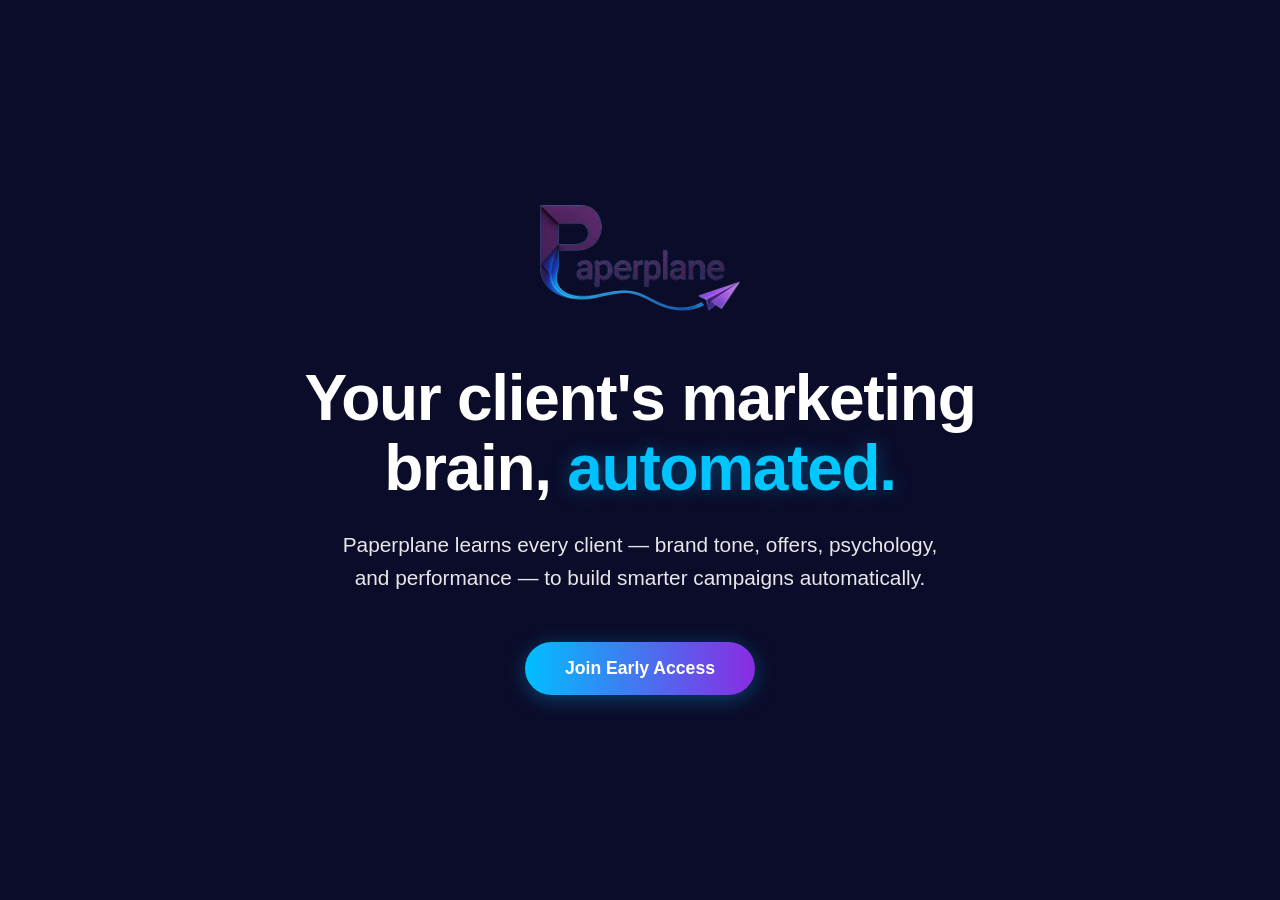
==== index.html @ 76a997ff "Initial commit: Add website files and assets - Add index.html for main page - Add styles.css for sty" ====
<!DOCTYPE html>
<html lang="en">
<head>
    <meta charset="UTF-8">
    <meta name="viewport" content="width=device-width, initial-scale=1.0">
    <title>Paperplane - Your client's marketing brain, automated</title>
    <link rel="stylesheet" href="styles.css">
</head>
<body>
    <main class="hero">
        
        <div class="content">
            <div class="logo-container">
                <img src="paperplane.png" alt="Paperplane Logo" class="logo">
            </div>
            
            <h1 class="headline">
                Your client's marketing brain, <span class="gradient-text">automated.</span>
            </h1>
            
            <p class="description">
                Paperplane learns every client — brand tone, offers, psychology, and performance — to build smarter campaigns automatically.
            </p>
            
            <button class="cta-button">
                Join Early Access
            </button>
        </div>
    </main>
</body>
</html>
---- styles.css ----
/* Reset and base styles */
* {
    margin: 0;
    padding: 0;
    box-sizing: border-box;
}

body {
    font-family: -apple-system, BlinkMacSystemFont, 'Segoe UI', Roboto, Oxygen, Ubuntu, Cantarell, sans-serif;
    background: #0b0c2a;
    color: white;
    min-height: 100vh;
    overflow-x: hidden;
}

@keyframes gradientShift {
    0% {
        background-position: 0% 50%;
    }
    50% {
        background-position: 100% 50%;
    }
    100% {
        background-position: 0% 50%;
    }
}

/* Hero section */
.hero {
    position: relative;
    min-height: 100vh;
    display: flex;
    align-items: center;
    justify-content: center;
    padding: 2rem;
}



/* Content container */
.content {
    position: relative;
    z-index: 2;
    text-align: center;
    max-width: 800px;
    width: 100%;
}

/* Logo container */
.logo-container {
    margin: 0 auto 3rem;
    text-align: center;
}

.logo {
    max-width: 200px;
    height: auto;
    transition: all 0.3s ease;
}

.logo:hover {
    transform: scale(1.05);
}

/* Headline */
.headline {
    font-size: clamp(2.5rem, 5vw, 4rem);
    font-weight: 700;
    line-height: 1.1;
    margin-bottom: 1.5rem;
    letter-spacing: -0.02em;
}

.gradient-text {
    background: linear-gradient(135deg, #00BFFF, #00CFFF);
    -webkit-background-clip: text;
    -webkit-text-fill-color: transparent;
    background-clip: text;
    text-shadow: 0 0 20px rgba(0, 191, 255, 0.3);
}

/* Description */
.description {
    font-size: clamp(1.1rem, 2.5vw, 1.3rem);
    line-height: 1.6;
    margin-bottom: 3rem;
    opacity: 0.9;
    max-width: 600px;
    margin-left: auto;
    margin-right: auto;
}

/* Call to action button */
.cta-button {
    background: linear-gradient(90deg, #00BFFF, #8A2BE2);
    border: none;
    padding: 1rem 2.5rem;
    font-size: 1.1rem;
    font-weight: 600;
    color: white;
    border-radius: 50px;
    cursor: pointer;
    transition: all 0.3s ease;
    box-shadow: 0 4px 20px rgba(0, 191, 255, 0.3);
    position: relative;
    overflow: hidden;
}

.cta-button:hover {
    transform: translateY(-2px);
    box-shadow: 0 8px 30px rgba(0, 191, 255, 0.4);
}

.cta-button:active {
    transform: translateY(0);
}

/* Responsive design */
@media (max-width: 768px) {
    .hero {
        padding: 1rem;
    }
    
    .logo {
        max-width: 150px;
    }
    
    .logo-container {
        margin-bottom: 2rem;
    }
    
    .headline {
        margin-bottom: 1rem;
    }
    
    .description {
        margin-bottom: 2rem;
    }
    
    .cta-button {
        padding: 0.875rem 2rem;
        font-size: 1rem;
    }
}

@media (max-width: 480px) {
    .logo {
        max-width: 120px;
    }
    
    .logo-container {
        margin-bottom: 1.5rem;
    }
}
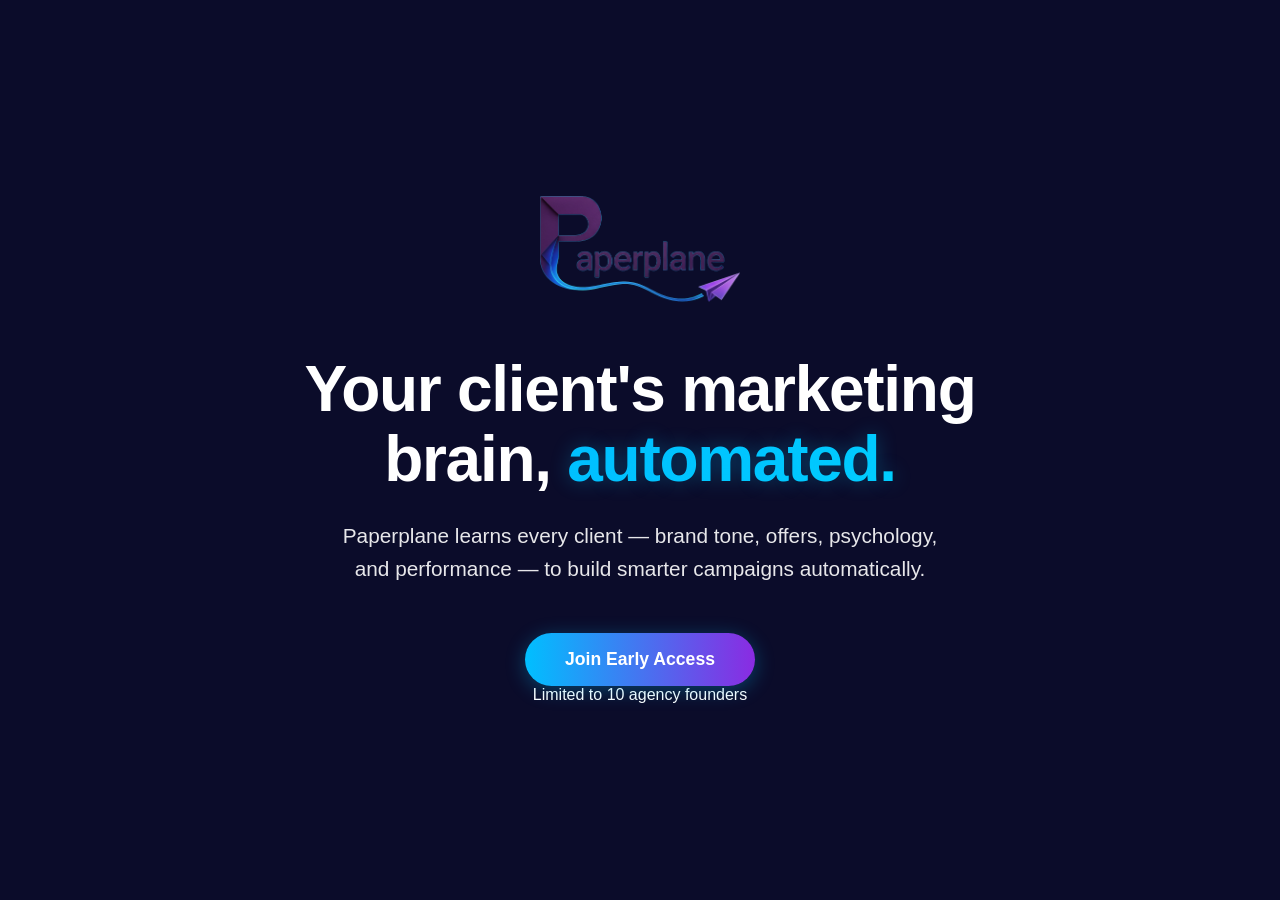
==== commit 842b9a92: "Update index.html" ====
--- a/index.html
+++ b/index.html
@@ -2,30 +2,210 @@
 <html lang="en">
 <head>
     <meta charset="UTF-8">
-    <meta name="viewport" content="width=device-width, initial-scale=1.0">
+    <meta name="viewport" content="width=device-width, initial-scale=1.0, maximum-scale=5.0">
     <title>Paperplane - Your client's marketing brain, automated</title>
+    
+    <!-- Technical SEO -->
+    <link rel="canonical" href="https://mypaperplane.io/">
+    <meta name="robots" content="index, follow, max-image-preview:large, max-snippet:-1, max-video-preview:-1">
+    <meta name="googlebot" content="index, follow">
+    <meta name="bingbot" content="index, follow">
+    <link rel="icon" type="image/x-icon" href="/favicon.ico">
+    <link rel="apple-touch-icon" sizes="180x180" href="/paperplane.png">
+    
+    <!-- Performance & Preloading -->
+    <link rel="preconnect" href="https://fonts.googleapis.com">
+    <link rel="preconnect" href="https://fonts.gstatic.com" crossorigin>
+    <link rel="preload" href="styles.css" as="style">
+    <link rel="preload" href="paperplane.png" as="image">
+    
+    <!-- Language & Localization -->
+    <meta name="language" content="English">
+    <meta name="geo.region" content="US">
+    <meta name="geo.placename" content="United States">
+    <meta name="description" content="Paperplane learns every client — brand tone, offers, psychology, and performance — to build smarter campaigns automatically. Join early access for marketing agencies.">
+    <meta name="keywords" content="marketing automation, AI marketing, client management, campaign automation, marketing intelligence, agency tools">
+    <meta name="author" content="Paperplane">
+    <meta property="og:title" content="Paperplane - Your client's marketing brain, automated">
+    <meta property="og:description" content="Paperplane learns every client — brand tone, offers, psychology, and performance — to build smarter campaigns automatically.">
+    <meta property="og:type" content="website">
+    <meta property="og:url" content="https://mypaperplane.io">
+    <meta property="og:image" content="https://mypaperplane.io/paperplane.png">
+    <meta name="twitter:card" content="summary_large_image">
+    <meta name="twitter:title" content="Paperplane - Your client's marketing brain, automated">
+    <meta name="twitter:description" content="Paperplane learns every client — brand tone, offers, psychology, and performance — to build smarter campaigns automatically.">
+    <meta name="twitter:image" content="https://mypaperplane.io/paperplane.png">
+    
+    <!-- Additional SEO Meta Tags -->
+    <meta name="theme-color" content="#0b0c2a">
+    <meta name="msapplication-TileColor" content="#0b0c2a">
+    <meta name="application-name" content="Paperplane">
+    <meta name="apple-mobile-web-app-title" content="Paperplane">
+    <meta name="apple-mobile-web-app-capable" content="yes">
+    <meta name="apple-mobile-web-app-status-bar-style" content="black-translucent">
+    
+    <!-- Security & Performance -->
+    <meta http-equiv="X-UA-Compatible" content="IE=edge">
+    <meta name="referrer" content="strict-origin-when-cross-origin">
+    
     <link rel="stylesheet" href="styles.css">
+    
+    <!-- Schema.org structured data -->
+    <script type="application/ld+json">
+    {
+        "@context": "https://schema.org",
+        "@graph": [
+            {
+                "@type": "Organization",
+                "@id": "https://mypaperplane.io/#organization",
+                "name": "Paperplane",
+                "url": "https://mypaperplane.io",
+                "logo": {
+                    "@type": "ImageObject",
+                    "url": "https://mypaperplane.io/paperplane.png",
+                    "width": 200,
+                    "height": 200
+                },
+                "description": "Marketing automation platform that learns every client to build smarter campaigns automatically",
+                "foundingDate": "2025",
+                "contactPoint": {
+                    "@type": "ContactPoint",
+                    "telephone": "",
+                    "contactType": "customer service",
+                    "email": "join@mypaperplane.io",
+                    "availableLanguage": "English"
+                },
+                "sameAs": []
+            },
+            {
+                "@type": "SoftwareApplication",
+                "@id": "https://mypaperplane.io/#software",
+                "name": "Paperplane",
+                "applicationCategory": "BusinessApplication",
+                "operatingSystem": "Web",
+                "description": "Marketing automation platform that learns every client — brand tone, offers, psychology, and performance — to build smarter campaigns automatically",
+                "url": "https://mypaperplane.io",
+                "publisher": {
+                    "@id": "https://mypaperplane.io/#organization"
+                },
+                "offers": {
+                    "@type": "Offer",
+                    "price": "0",
+                    "priceCurrency": "USD",
+                    "availability": "https://schema.org/PreOrder",
+                    "description": "Early Access Program"
+                },
+                "featureList": [
+                    "Memory Engine - Living Client Memories",
+                    "Deep Research - Market Analysis",
+                    "Creative Generation - Multi-Format Campaigns",
+                    "Client Hub - Memory Core",
+                    "Research Engine - Deep Market Scanner",
+                    "Concept Builder - Ad Concept Synthesizer",
+                    "Draftless - AI Creative Generator",
+                    "Scriptroom - Video Script Builder",
+                    "Studio - Design Templates",
+                    "Dispatch - Asset Exporter"
+                ],
+                "screenshot": "https://mypaperplane.io/paperplane.png"
+            },
+            {
+                "@type": "WebPage",
+                "@id": "https://mypaperplane.io/#webpage",
+                "url": "https://mypaperplane.io",
+                "name": "Paperplane - Your client's marketing brain, automated",
+                "description": "Paperplane learns every client — brand tone, offers, psychology, and performance — to build smarter campaigns automatically",
+                "isPartOf": {
+                    "@type": "WebSite",
+                    "@id": "https://mypaperplane.io/#website",
+                    "url": "https://mypaperplane.io",
+                    "name": "Paperplane",
+                    "publisher": {
+                        "@id": "https://mypaperplane.io/#organization"
+                    }
+                },
+                "about": {
+                    "@id": "https://mypaperplane.io/#software"
+                },
+                "mainEntity": {
+                    "@id": "https://mypaperplane.io/#software"
+                }
+            },
+            {
+                "@type": "FAQPage",
+                "mainEntity": [
+                    {
+                        "@type": "Question",
+                        "name": "What is Paperplane?",
+                        "acceptedAnswer": {
+                            "@type": "Answer",
+                            "text": "Paperplane is a marketing automation platform that learns every client — brand tone, offers, psychology, and performance — to build smarter campaigns automatically."
+                        }
+                    },
+                    {
+                        "@type": "Question",
+                        "name": "How does Paperplane work?",
+                        "acceptedAnswer": {
+                            "@type": "Answer",
+                            "text": "Paperplane uses a Memory Engine to capture client information, a Research Engine for market analysis, and Creative Generation modules to build multi-format campaigns automatically."
+                        }
+                    },
+                    {
+                        "@type": "Question",
+                        "name": "Who can use Paperplane?",
+                        "acceptedAnswer": {
+                            "@type": "Answer",
+                            "text": "Paperplane is designed for marketing agencies and professionals who want to automate their client campaigns while maintaining personalized, high-quality results."
+                        }
+                    },
+                    {
+                        "@type": "Question",
+                        "name": "How do I join early access?",
+                        "acceptedAnswer": {
+                            "@type": "Answer",
+                            "text": "Click the 'Join Early Access' button to send an email to join@mypaperplane.io. We're currently onboarding 10 agency founders for testing and feedback."
+                        }
+                    }
+                ]
+            }
+        ]
+    }
+    </script>
 </head>
 <body>
-    <main class="hero">
-        
+    <main class="hero" role="main">
         <div class="content">
-            <div class="logo-container">
-                <img src="paperplane.png" alt="Paperplane Logo" class="logo">
-            </div>
+            <header class="logo-container">
+                <img src="paperplane.png" alt="Paperplane - Marketing Automation Platform Logo" class="logo" width="200" height="200">
+            </header>
             
-            <h1 class="headline">
-                Your client's marketing brain, <span class="gradient-text">automated.</span>
-            </h1>
-            
-            <p class="description">
-                Paperplane learns every client — brand tone, offers, psychology, and performance — to build smarter campaigns automatically.
-            </p>
-            
-            <button class="cta-button">
-                Join Early Access
-            </button>
+            <section class="hero-content">
+                <h1 class="headline">
+                    Your client's marketing brain, <span class="gradient-text">automated.</span>
+                </h1>
+                
+                <p class="description">
+                    Paperplane learns every client — brand tone, offers, psychology, and performance — to build smarter campaigns automatically.
+                </p>
+                
+                <div class="cta-section">
+                    <button class="cta-button" onclick="sendEmail()" aria-label="Join Early Access Program">
+                        Join Early Access
+                    </button>
+                    <p class="cta-subtext">Limited to 10 agency founders</p>
+                </div>
+            </section>
         </div>
     </main>
+    
+    <script>
+        function sendEmail() {
+            const subject = encodeURIComponent('Join Early Access - Paperplane');
+            const body = encodeURIComponent('Hi,\n\nI would like to join the early access program for Paperplane.\n\nBest regards,');
+            const email = 'join@mypaperplane.io';
+            
+            window.location.href = `mailto:${email}?subject=${subject}&body=${body}`;
+        }
+    </script>
 </body>
 </html>
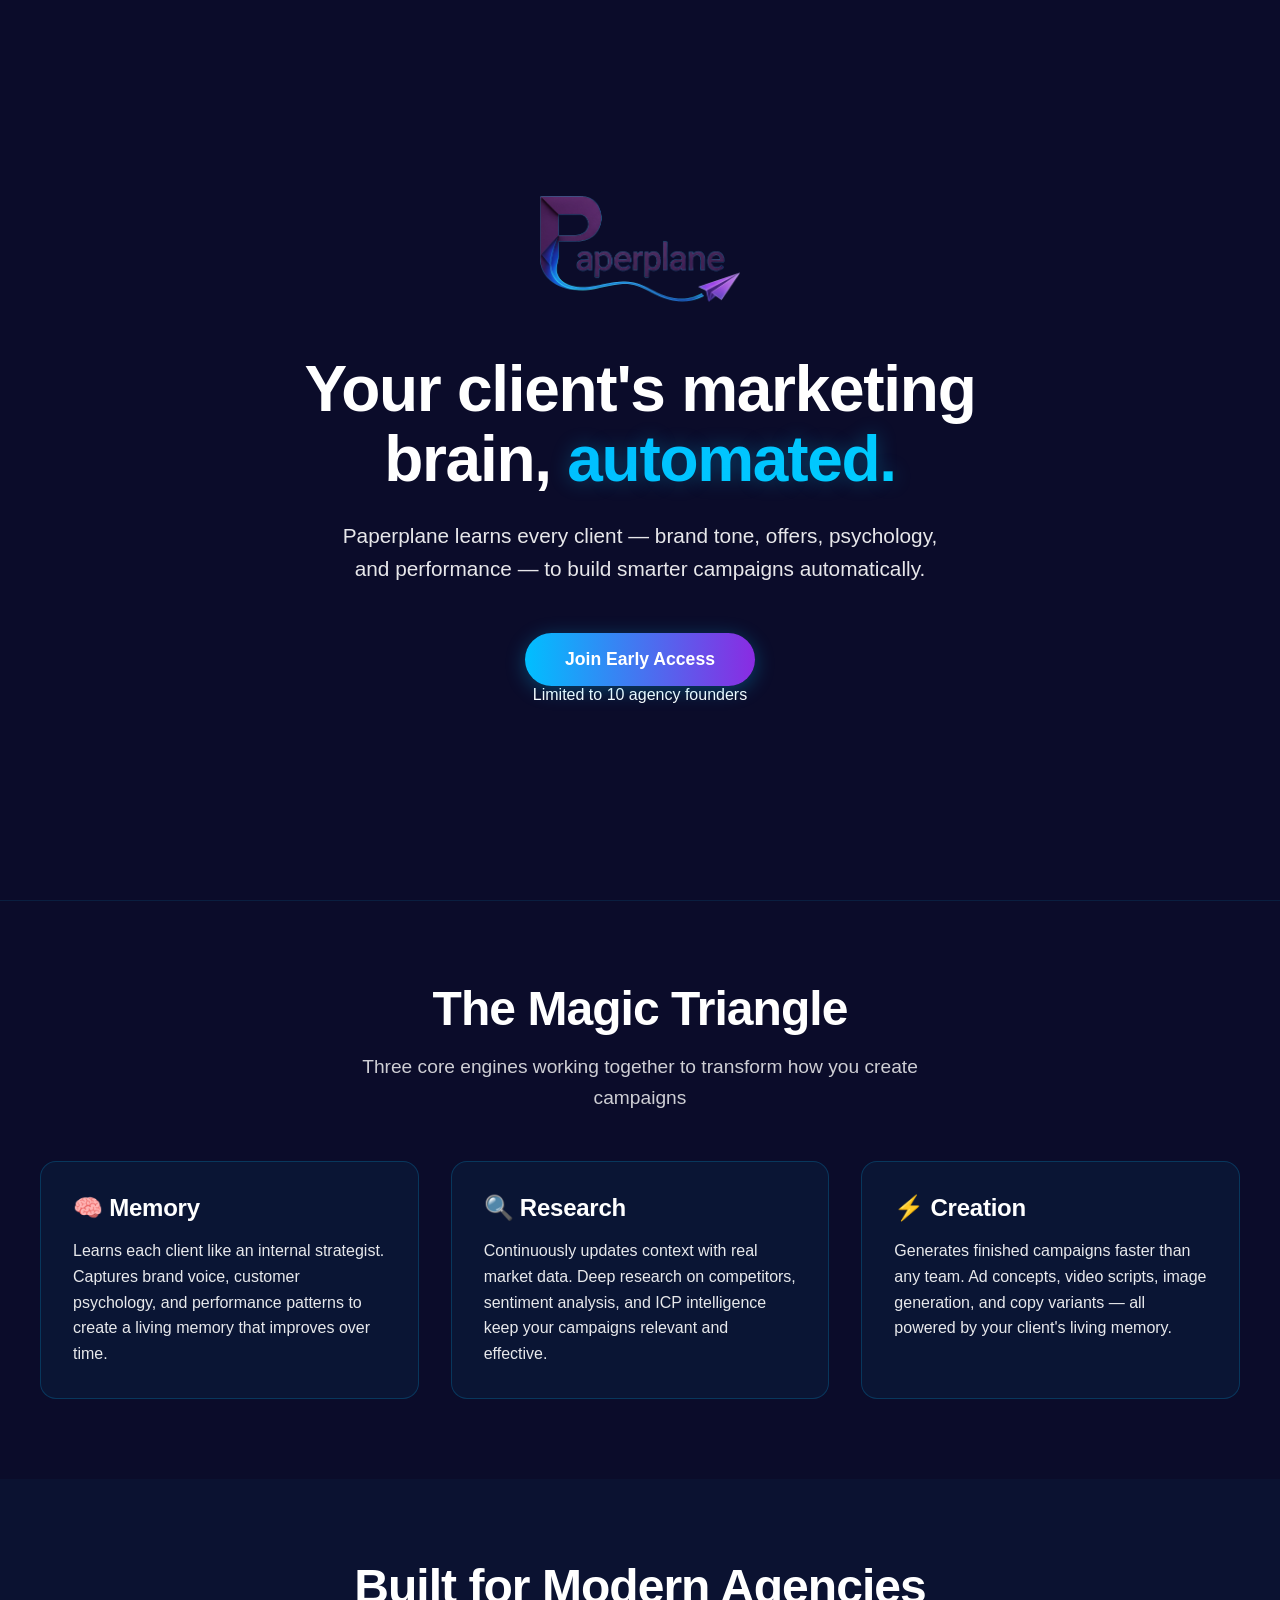
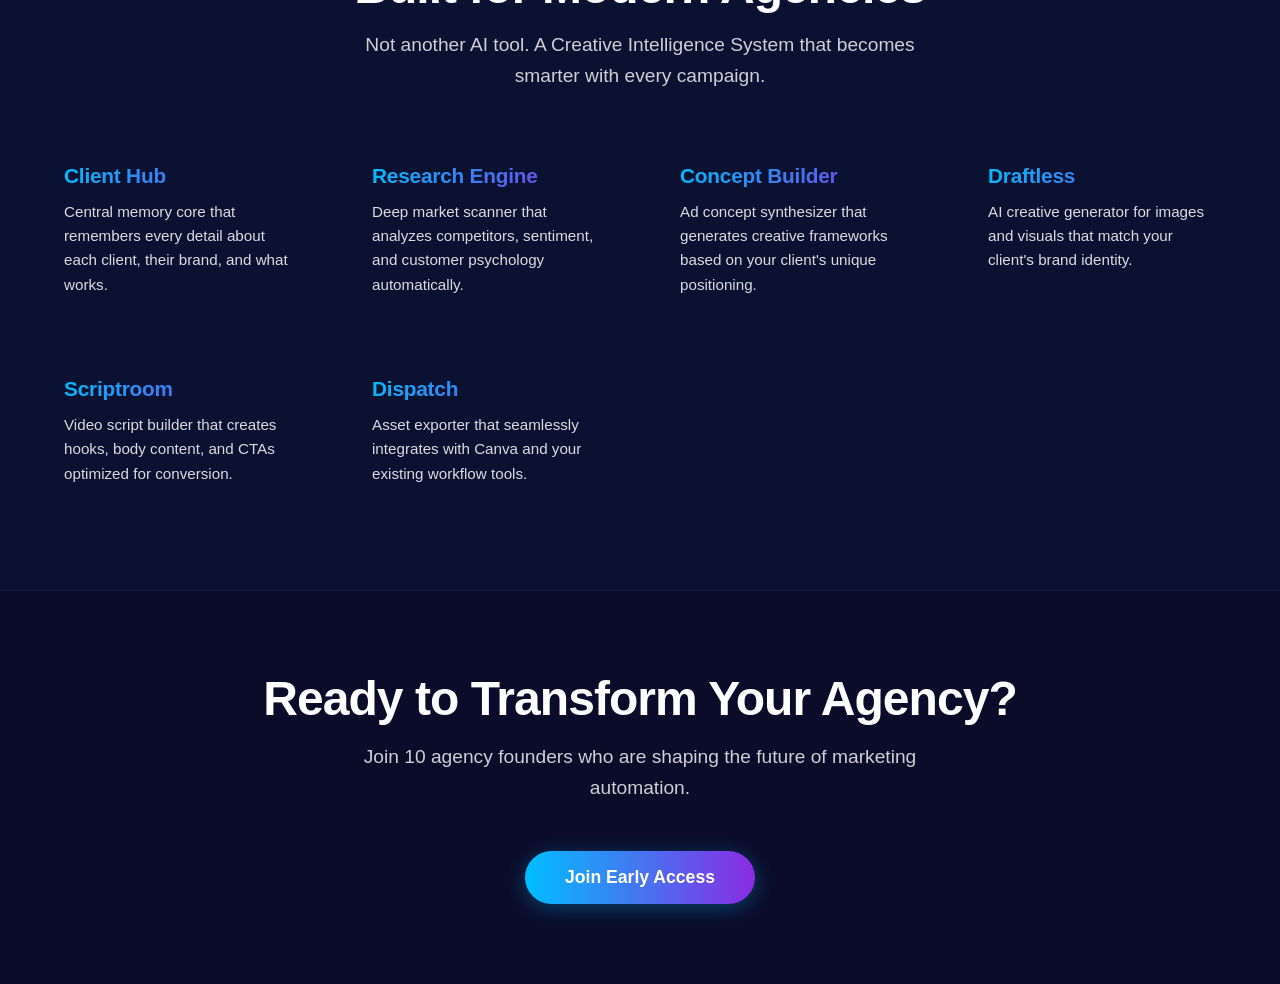
==== commit 2eb9ddf5: "Add features and platform sections to landing page Introduced 'Magic Triangle' and 'Built for Modern" ====
--- a/index.html
+++ b/index.html
@@ -198,6 +198,79 @@
         </div>
     </main>
     
+    <section class="features-section">
+        <div class="content">
+            <h2 class="section-title">The Magic Triangle</h2>
+            <p class="section-description">Three core engines working together to transform how you create campaigns</p>
+            
+            <div class="features-grid">
+                <div class="feature-card">
+                    <h3 class="feature-title">🧠 Memory</h3>
+                    <p class="feature-text">Learns each client like an internal strategist. Captures brand voice, customer psychology, and performance patterns to create a living memory that improves over time.</p>
+                </div>
+                
+                <div class="feature-card">
+                    <h3 class="feature-title">🔍 Research</h3>
+                    <p class="feature-text">Continuously updates context with real market data. Deep research on competitors, sentiment analysis, and ICP intelligence keep your campaigns relevant and effective.</p>
+                </div>
+                
+                <div class="feature-card">
+                    <h3 class="feature-title">⚡ Creation</h3>
+                    <p class="feature-text">Generates finished campaigns faster than any team. Ad concepts, video scripts, image generation, and copy variants — all powered by your client's living memory.</p>
+                </div>
+            </div>
+        </div>
+    </section>
+    
+    <section class="platform-section">
+        <div class="content">
+            <h2 class="section-title">Built for Modern Agencies</h2>
+            <p class="section-description">Not another AI tool. A Creative Intelligence System that becomes smarter with every campaign.</p>
+            
+            <div class="platform-features">
+                <div class="platform-feature">
+                    <h3 class="platform-feature-title">Client Hub</h3>
+                    <p class="platform-feature-text">Central memory core that remembers every detail about each client, their brand, and what works.</p>
+                </div>
+                
+                <div class="platform-feature">
+                    <h3 class="platform-feature-title">Research Engine</h3>
+                    <p class="platform-feature-text">Deep market scanner that analyzes competitors, sentiment, and customer psychology automatically.</p>
+                </div>
+                
+                <div class="platform-feature">
+                    <h3 class="platform-feature-title">Concept Builder</h3>
+                    <p class="platform-feature-text">Ad concept synthesizer that generates creative frameworks based on your client's unique positioning.</p>
+                </div>
+                
+                <div class="platform-feature">
+                    <h3 class="platform-feature-title">Draftless</h3>
+                    <p class="platform-feature-text">AI creative generator for images and visuals that match your client's brand identity.</p>
+                </div>
+                
+                <div class="platform-feature">
+                    <h3 class="platform-feature-title">Scriptroom</h3>
+                    <p class="platform-feature-text">Video script builder that creates hooks, body content, and CTAs optimized for conversion.</p>
+                </div>
+                
+                <div class="platform-feature">
+                    <h3 class="platform-feature-title">Dispatch</h3>
+                    <p class="platform-feature-text">Asset exporter that seamlessly integrates with Canva and your existing workflow tools.</p>
+                </div>
+            </div>
+        </div>
+    </section>
+    
+    <section class="cta-section-final">
+        <div class="content">
+            <h2 class="section-title">Ready to Transform Your Agency?</h2>
+            <p class="section-description">Join 10 agency founders who are shaping the future of marketing automation.</p>
+            <button class="cta-button" onclick="sendEmail()" aria-label="Join Early Access Program">
+                Join Early Access
+            </button>
+        </div>
+    </section>
+    
     <script>
         function sendEmail() {
             const subject = encodeURIComponent('Join Early Access - Paperplane');
--- a/styles.css
+++ b/styles.css
@@ -152,3 +152,146 @@
         margin-bottom: 1.5rem;
     }
 }
+
+/* Features section */
+.features-section {
+    padding: 5rem 2rem;
+    background: #0b0c2a;
+    border-top: 1px solid rgba(0, 191, 255, 0.1);
+}
+
+.features-section .content {
+    max-width: 1200px;
+    margin: 0 auto;
+}
+
+.section-title {
+    font-size: clamp(2rem, 4vw, 3rem);
+    font-weight: 700;
+    margin-bottom: 1rem;
+    letter-spacing: -0.02em;
+    text-align: center;
+}
+
+.section-description {
+    font-size: clamp(1rem, 2vw, 1.2rem);
+    line-height: 1.6;
+    opacity: 0.8;
+    margin-bottom: 3rem;
+    max-width: 600px;
+    margin-left: auto;
+    margin-right: auto;
+    text-align: center;
+}
+
+.features-grid {
+    display: grid;
+    grid-template-columns: repeat(auto-fit, minmax(280px, 1fr));
+    gap: 2rem;
+    margin-top: 3rem;
+    width: 100%;
+}
+
+.feature-card {
+    background: rgba(0, 191, 255, 0.05);
+    border: 1px solid rgba(0, 191, 255, 0.2);
+    border-radius: 16px;
+    padding: 2rem;
+    text-align: left;
+    transition: all 0.3s ease;
+}
+
+.feature-card:hover {
+    transform: translateY(-4px);
+    border-color: rgba(0, 191, 255, 0.4);
+    box-shadow: 0 8px 30px rgba(0, 191, 255, 0.2);
+}
+
+.feature-title {
+    font-size: 1.5rem;
+    font-weight: 600;
+    margin-bottom: 1rem;
+    letter-spacing: -0.01em;
+}
+
+.feature-text {
+    font-size: 1rem;
+    line-height: 1.6;
+    opacity: 0.9;
+}
+
+/* Platform section */
+.platform-section {
+    padding: 5rem 2rem;
+    background: rgba(0, 191, 255, 0.03);
+}
+
+.platform-section .content {
+    max-width: 1200px;
+    margin: 0 auto;
+}
+
+.platform-features {
+    display: grid;
+    grid-template-columns: repeat(auto-fit, minmax(250px, 1fr));
+    gap: 2rem;
+    margin-top: 3rem;
+    width: 100%;
+}
+
+.platform-feature {
+    text-align: left;
+    padding: 1.5rem;
+}
+
+.platform-feature-title {
+    font-size: 1.3rem;
+    font-weight: 600;
+    margin-bottom: 0.75rem;
+    letter-spacing: -0.01em;
+    background: linear-gradient(135deg, #00BFFF, #8A2BE2);
+    -webkit-background-clip: text;
+    -webkit-text-fill-color: transparent;
+    background-clip: text;
+}
+
+.platform-feature-text {
+    font-size: 0.95rem;
+    line-height: 1.6;
+    opacity: 0.85;
+}
+
+/* Final CTA section */
+.cta-section-final {
+    padding: 5rem 2rem;
+    background: #0b0c2a;
+    border-top: 1px solid rgba(0, 191, 255, 0.1);
+}
+
+.cta-section-final .content {
+    max-width: 800px;
+    margin: 0 auto;
+}
+
+/* Responsive adjustments for new sections */
+@media (max-width: 768px) {
+    .features-section,
+    .platform-section,
+    .cta-section-final {
+        padding: 3rem 1.5rem;
+    }
+    
+    .features-grid {
+        grid-template-columns: 1fr;
+        gap: 1.5rem;
+    }
+    
+    .platform-features {
+        grid-template-columns: 1fr;
+        gap: 1.5rem;
+    }
+    
+    .feature-card {
+        padding: 1.5rem;
+    }
+}
--- a/styles.css
+++ b/styles.css
@@ -152,3 +152,146 @@
         margin-bottom: 1.5rem;
     }
 }
+
+/* Features section */
+.features-section {
+    padding: 5rem 2rem;
+    background: #0b0c2a;
+    border-top: 1px solid rgba(0, 191, 255, 0.1);
+}
+
+.features-section .content {
+    max-width: 1200px;
+    margin: 0 auto;
+}
+
+.section-title {
+    font-size: clamp(2rem, 4vw, 3rem);
+    font-weight: 700;
+    margin-bottom: 1rem;
+    letter-spacing: -0.02em;
+    text-align: center;
+}
+
+.section-description {
+    font-size: clamp(1rem, 2vw, 1.2rem);
+    line-height: 1.6;
+    opacity: 0.8;
+    margin-bottom: 3rem;
+    max-width: 600px;
+    margin-left: auto;
+    margin-right: auto;
+    text-align: center;
+}
+
+.features-grid {
+    display: grid;
+    grid-template-columns: repeat(auto-fit, minmax(280px, 1fr));
+    gap: 2rem;
+    margin-top: 3rem;
+    width: 100%;
+}
+
+.feature-card {
+    background: rgba(0, 191, 255, 0.05);
+    border: 1px solid rgba(0, 191, 255, 0.2);
+    border-radius: 16px;
+    padding: 2rem;
+    text-align: left;
+    transition: all 0.3s ease;
+}
+
+.feature-card:hover {
+    transform: translateY(-4px);
+    border-color: rgba(0, 191, 255, 0.4);
+    box-shadow: 0 8px 30px rgba(0, 191, 255, 0.2);
+}
+
+.feature-title {
+    font-size: 1.5rem;
+    font-weight: 600;
+    margin-bottom: 1rem;
+    letter-spacing: -0.01em;
+}
+
+.feature-text {
+    font-size: 1rem;
+    line-height: 1.6;
+    opacity: 0.9;
+}
+
+/* Platform section */
+.platform-section {
+    padding: 5rem 2rem;
+    background: rgba(0, 191, 255, 0.03);
+}
+
+.platform-section .content {
+    max-width: 1200px;
+    margin: 0 auto;
+}
+
+.platform-features {
+    display: grid;
+    grid-template-columns: repeat(auto-fit, minmax(250px, 1fr));
+    gap: 2rem;
+    margin-top: 3rem;
+    width: 100%;
+}
+
+.platform-feature {
+    text-align: left;
+    padding: 1.5rem;
+}
+
+.platform-feature-title {
+    font-size: 1.3rem;
+    font-weight: 600;
+    margin-bottom: 0.75rem;
+    letter-spacing: -0.01em;
+    background: linear-gradient(135deg, #00BFFF, #8A2BE2);
+    -webkit-background-clip: text;
+    -webkit-text-fill-color: transparent;
+    background-clip: text;
+}
+
+.platform-feature-text {
+    font-size: 0.95rem;
+    line-height: 1.6;
+    opacity: 0.85;
+}
+
+/* Final CTA section */
+.cta-section-final {
+    padding: 5rem 2rem;
+    background: #0b0c2a;
+    border-top: 1px solid rgba(0, 191, 255, 0.1);
+}
+
+.cta-section-final .content {
+    max-width: 800px;
+    margin: 0 auto;
+}
+
+/* Responsive adjustments for new sections */
+@media (max-width: 768px) {
+    .features-section,
+    .platform-section,
+    .cta-section-final {
+        padding: 3rem 1.5rem;
+    }
+    
+    .features-grid {
+        grid-template-columns: 1fr;
+        gap: 1.5rem;
+    }
+    
+    .platform-features {
+        grid-template-columns: 1fr;
+        gap: 1.5rem;
+    }
+    
+    .feature-card {
+        padding: 1.5rem;
+    }
+}
